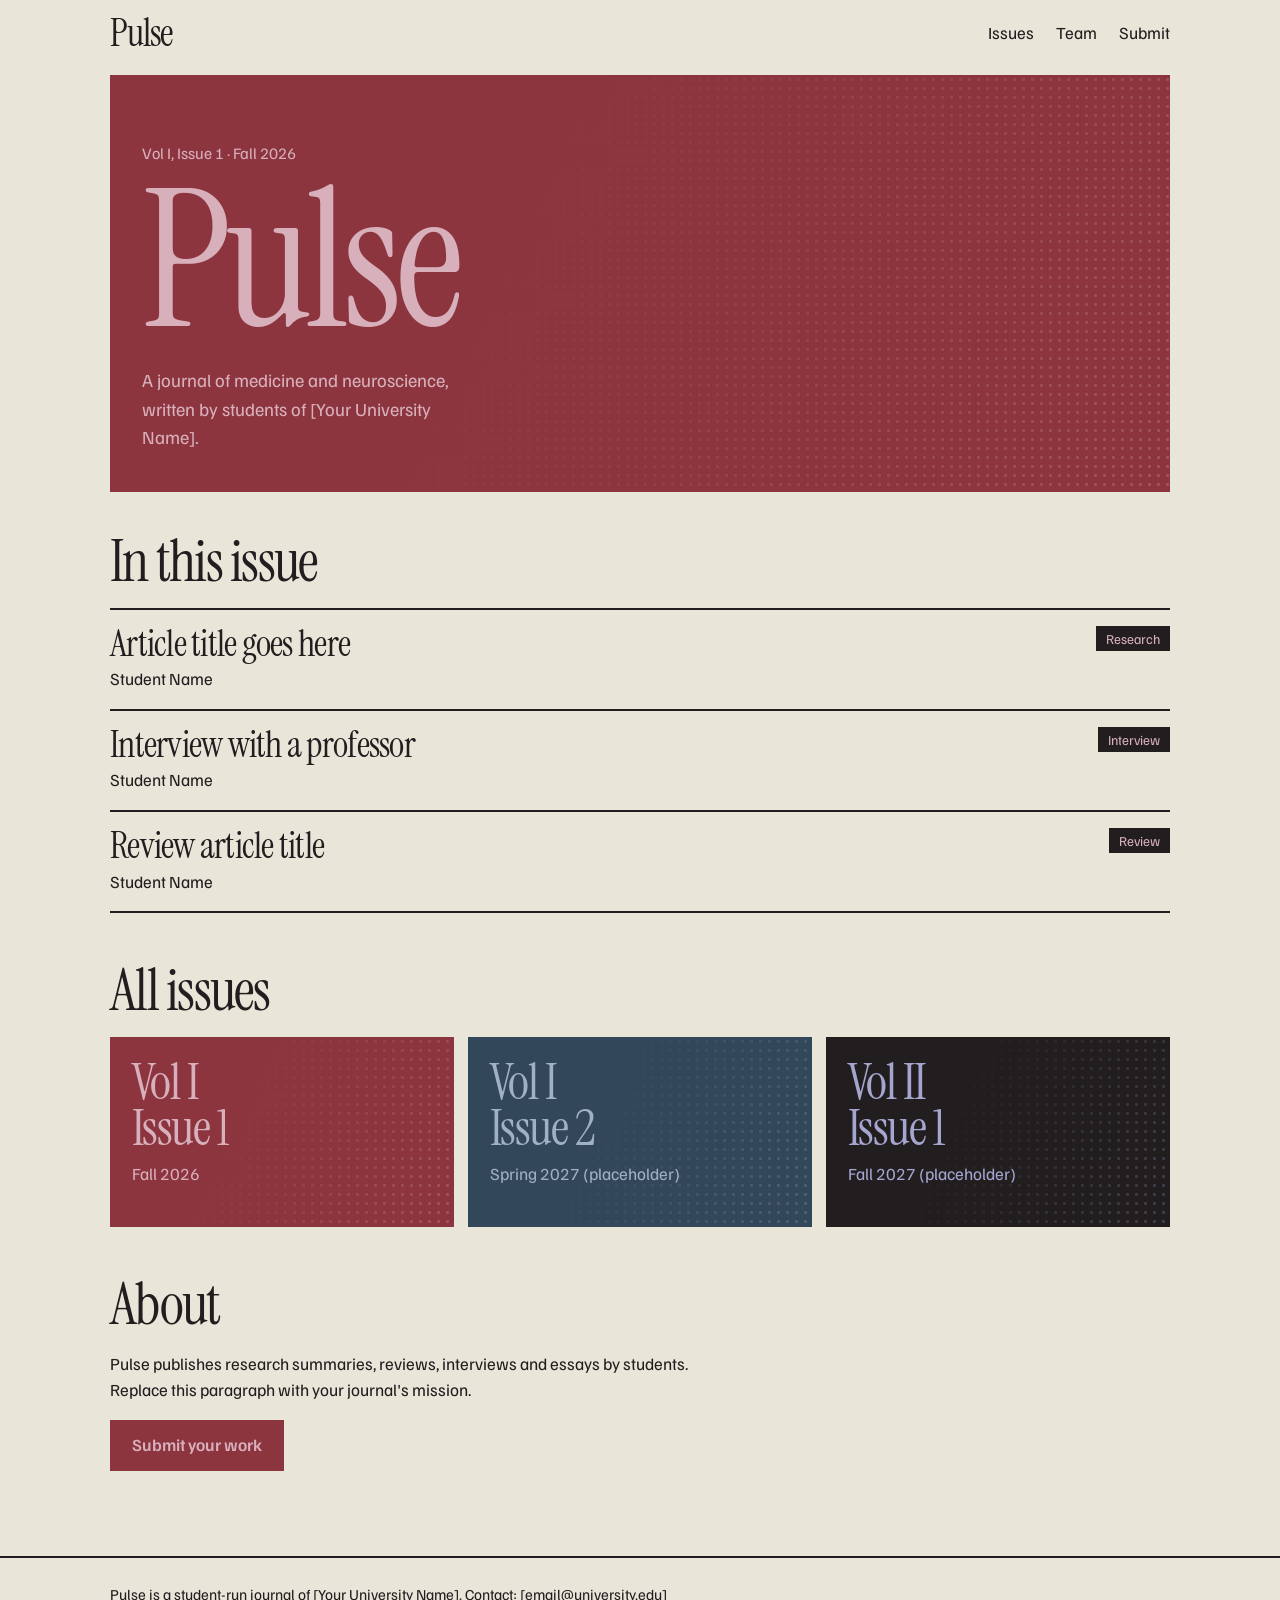
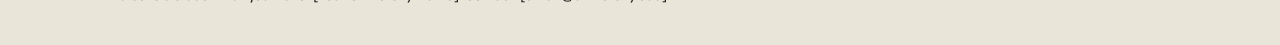
==== index.html @ 4c2fa57f "Add files via upload" ====
<!doctype html><html lang=en><head><meta charset="utf-8"><meta name="viewport" content="width=device-width,initial-scale=1"><link rel="preconnect" href="https://fonts.googleapis.com"><link rel="preconnect" href="https://fonts.gstatic.com" crossorigin><link href="https://fonts.googleapis.com/css2?family=Familjen+Grotesk:wght@400;600&family=Instrument+Serif&display=swap" rel="stylesheet"><title>Pulse – Student Medical Journal</title><link rel=stylesheet href=style.css></head><body>
<header><div class="wrap"><a class="mark" href="index.html">Pulse</a><nav><a href="index.html#issues">Issues</a><a href="team.html">Team</a><a href="submit.html">Submit</a></nav></div></header><main class="wrap">
<div class="cover duo wine"><p class="vol">Vol I, Issue 1 · Fall 2026</p><h1>Pulse</h1><p>A journal of medicine and neuroscience, written by students of [Your University Name].</p></div>
<section><h2>In this issue</h2><ul class="toc">
<li><a href="articles/example-article-1.pdf">Article title goes here</a><span class="tag">Research</span><span class="by">Student Name</span></li>
<li><a href="articles/example-article-2.pdf">Interview with a professor</a><span class="tag">Interview</span><span class="by">Student Name</span></li>
<li><a href="articles/example-article-3.pdf">Review article title</a><span class="tag">Review</span><span class="by">Student Name</span></li>
</ul></section>
<section id="issues"><h2>All issues</h2><div class="grid">
<a class="tile duo wine" href="issues/vol-1-issue-1.html"><h3>Vol I<br>Issue 1</h3><span>Fall 2026</span></a>
<a class="tile duo navy" href="issues/vol-1-issue-1.html"><h3>Vol I<br>Issue 2</h3><span>Spring 2027 (placeholder)</span></a>
<a class="tile duo ink" href="issues/vol-1-issue-1.html"><h3>Vol II<br>Issue 1</h3><span>Fall 2027 (placeholder)</span></a>
</div></section>
<section><h2>About</h2><div class="text"><p>Pulse publishes research summaries, reviews, interviews and essays by students. Replace this paragraph with your journal's mission.</p><p><a class="btn" href="submit.html">Submit your work</a></p></div></section>
</main><footer><div class="wrap">Pulse is a student-run journal of [Your University Name]. Contact: [email@university.edu]</div></footer></body></html>
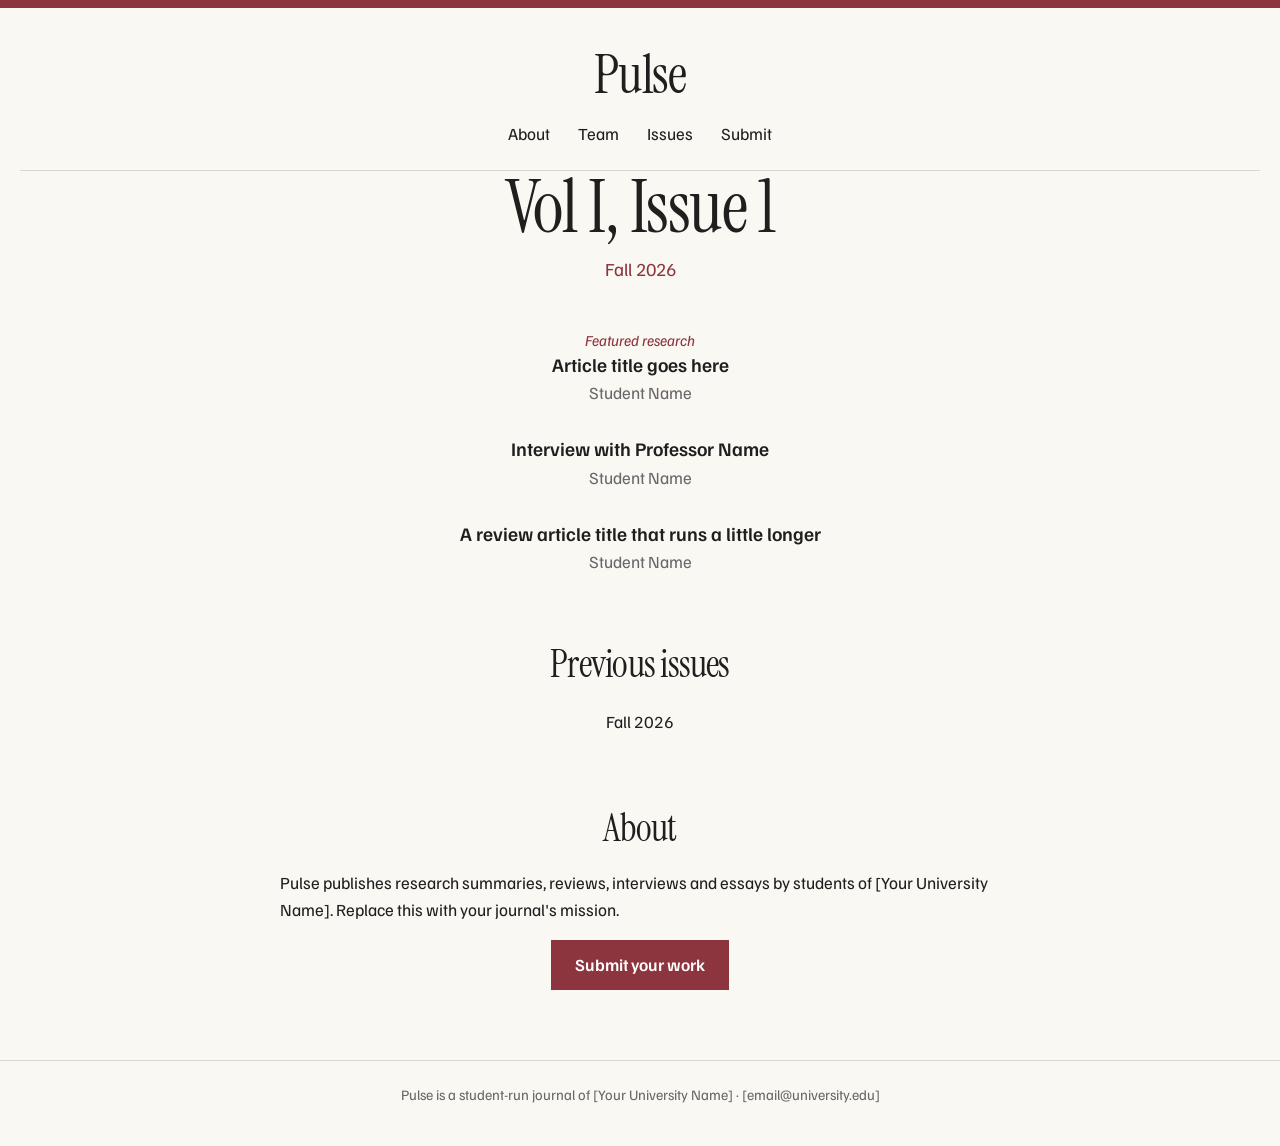
==== commit 09e85046: "Add files via upload" ====
--- a/index.html
+++ b/index.html
@@ -1,15 +1,7 @@
 <!doctype html><html lang=en><head><meta charset="utf-8"><meta name="viewport" content="width=device-width,initial-scale=1"><link rel="preconnect" href="https://fonts.googleapis.com"><link rel="preconnect" href="https://fonts.gstatic.com" crossorigin><link href="https://fonts.googleapis.com/css2?family=Familjen+Grotesk:wght@400;600&family=Instrument+Serif&display=swap" rel="stylesheet"><title>Pulse – Student Medical Journal</title><link rel=stylesheet href=style.css></head><body>
-<header><div class="wrap"><a class="mark" href="index.html">Pulse</a><nav><a href="index.html#issues">Issues</a><a href="team.html">Team</a><a href="submit.html">Submit</a></nav></div></header><main class="wrap">
-<div class="cover duo wine"><p class="vol">Vol I, Issue 1 · Fall 2026</p><h1>Pulse</h1><p>A journal of medicine and neuroscience, written by students of [Your University Name].</p></div>
-<section><h2>In this issue</h2><ul class="toc">
-<li><a href="articles/example-article-1.pdf">Article title goes here</a><span class="tag">Research</span><span class="by">Student Name</span></li>
-<li><a href="articles/example-article-2.pdf">Interview with a professor</a><span class="tag">Interview</span><span class="by">Student Name</span></li>
-<li><a href="articles/example-article-3.pdf">Review article title</a><span class="tag">Review</span><span class="by">Student Name</span></li>
-</ul></section>
-<section id="issues"><h2>All issues</h2><div class="grid">
-<a class="tile duo wine" href="issues/vol-1-issue-1.html"><h3>Vol I<br>Issue 1</h3><span>Fall 2026</span></a>
-<a class="tile duo navy" href="issues/vol-1-issue-1.html"><h3>Vol I<br>Issue 2</h3><span>Spring 2027 (placeholder)</span></a>
-<a class="tile duo ink" href="issues/vol-1-issue-1.html"><h3>Vol II<br>Issue 1</h3><span>Fall 2027 (placeholder)</span></a>
-</div></section>
-<section><h2>About</h2><div class="text"><p>Pulse publishes research summaries, reviews, interviews and essays by students. Replace this paragraph with your journal's mission.</p><p><a class="btn" href="submit.html">Submit your work</a></p></div></section>
-</main><footer><div class="wrap">Pulse is a student-run journal of [Your University Name]. Contact: [email@university.edu]</div></footer></body></html>
+<header><a class="mark" href="index.html">Pulse</a><nav><a href="index.html#about">About</a><a href="team.html">Team</a><span class="dd"><a href="index.html#issues">Issues</a><ul><li><a href="issues/vol-1-issue-1.html">Fall 2026</a></li></ul></span><a href="submit.html">Submit</a></nav></header><main class="wrap"><div class="issue"><h1>Vol I, Issue 1</h1><p>Fall 2026</p><div class="entry"><span class="tag">Featured research</span><a href="articles/example-article-1.pdf">Article title goes here</a><div class="by">Student Name</div></div>
+<div class="entry"><a href="articles/example-article-2.pdf">Interview with Professor Name</a><div class="by">Student Name</div></div>
+<div class="entry"><a href="articles/example-article-3.pdf">A review article title that runs a little longer</a><div class="by">Student Name</div></div></div>
+<h2 id="issues">Previous issues</h2><div class="past"><a href="issues/vol-1-issue-1.html">Fall 2026</a></div>
+<h2 id="about">About</h2><div class="text"><p>Pulse publishes research summaries, reviews, interviews and essays by students of [Your University Name]. Replace this with your journal's mission.</p><p style="text-align:center"><a class="btn" href="submit.html">Submit your work</a></p></div>
+</main><footer>Pulse is a student-run journal of [Your University Name] · [email@university.edu]</footer></body></html>
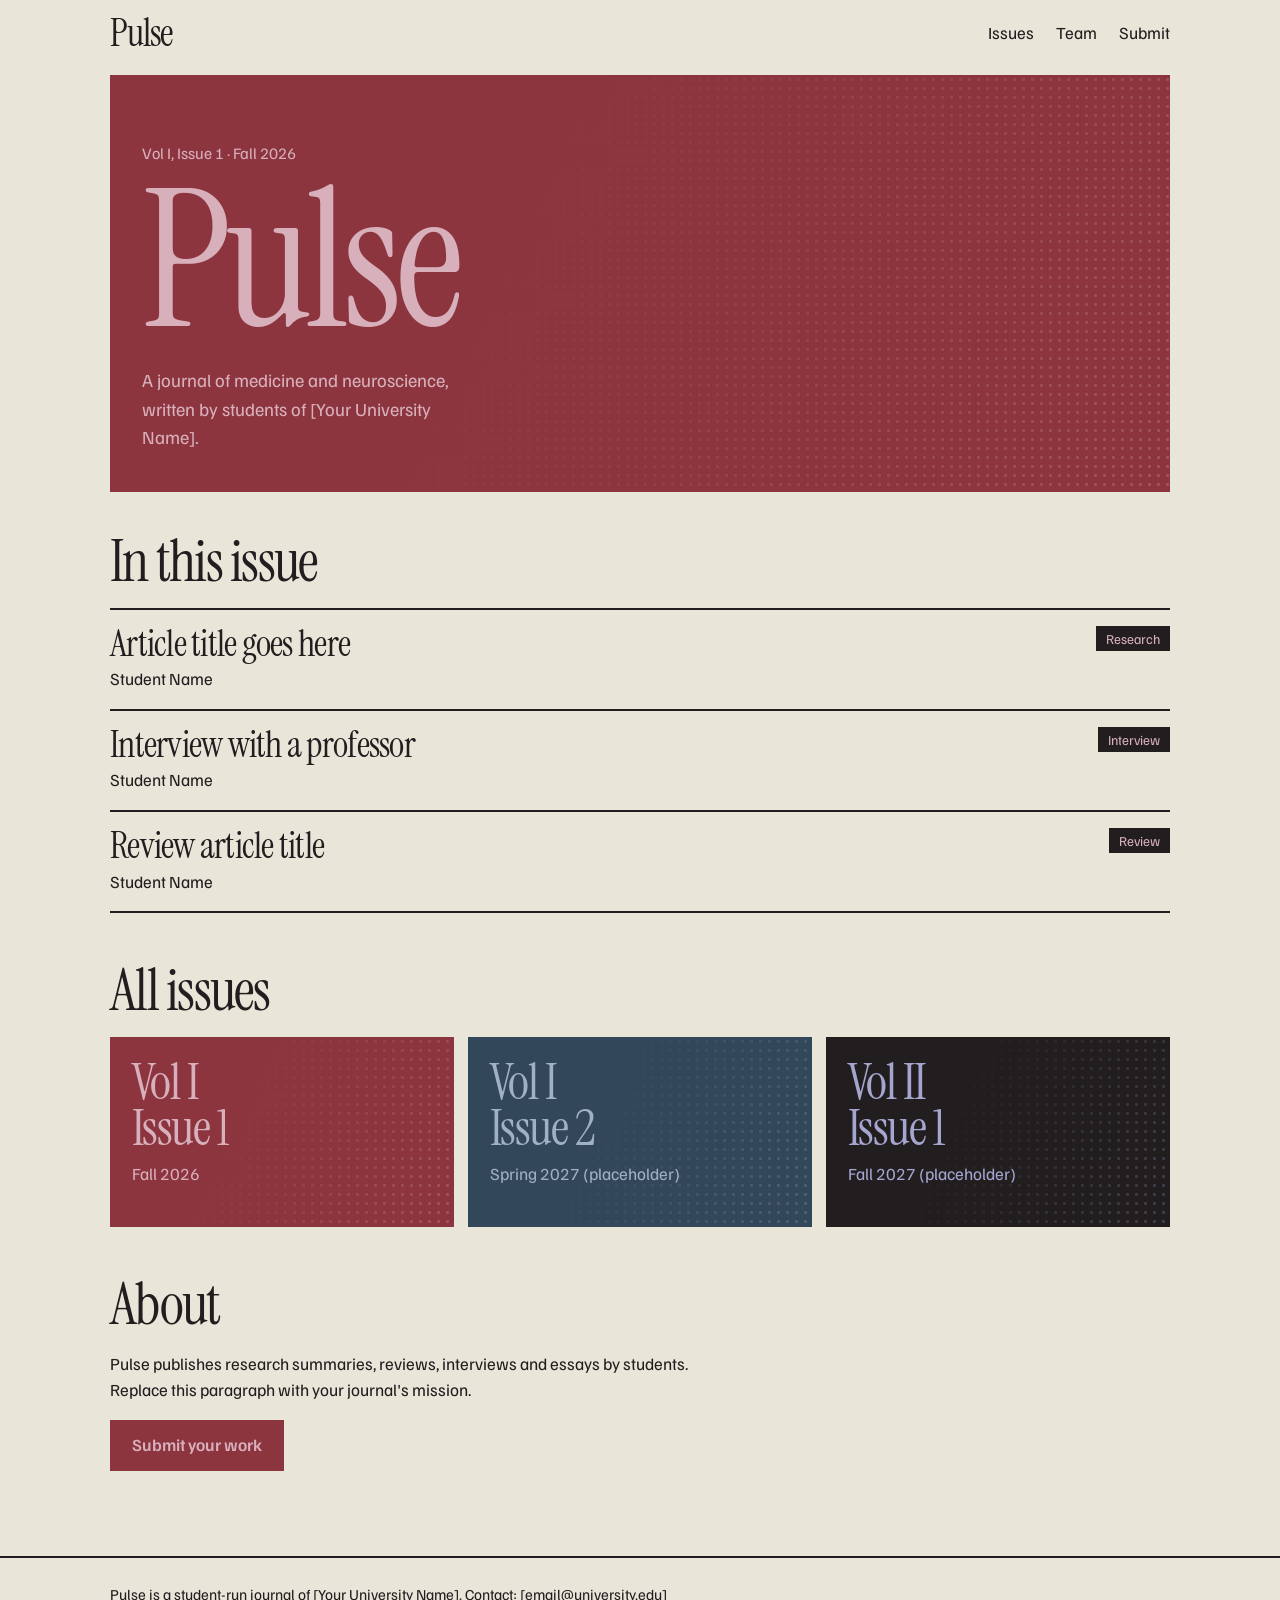
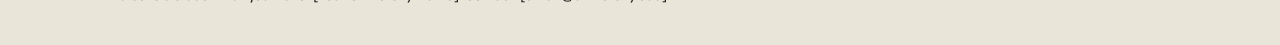
==== commit 5efedbee: "Add files via upload" ====
--- a/index.html
+++ b/index.html
@@ -1,7 +1,15 @@
 <!doctype html><html lang=en><head><meta charset="utf-8"><meta name="viewport" content="width=device-width,initial-scale=1"><link rel="preconnect" href="https://fonts.googleapis.com"><link rel="preconnect" href="https://fonts.gstatic.com" crossorigin><link href="https://fonts.googleapis.com/css2?family=Familjen+Grotesk:wght@400;600&family=Instrument+Serif&display=swap" rel="stylesheet"><title>Pulse – Student Medical Journal</title><link rel=stylesheet href=style.css></head><body>
-<header><a class="mark" href="index.html">Pulse</a><nav><a href="index.html#about">About</a><a href="team.html">Team</a><span class="dd"><a href="index.html#issues">Issues</a><ul><li><a href="issues/vol-1-issue-1.html">Fall 2026</a></li></ul></span><a href="submit.html">Submit</a></nav></header><main class="wrap"><div class="issue"><h1>Vol I, Issue 1</h1><p>Fall 2026</p><div class="entry"><span class="tag">Featured research</span><a href="articles/example-article-1.pdf">Article title goes here</a><div class="by">Student Name</div></div>
-<div class="entry"><a href="articles/example-article-2.pdf">Interview with Professor Name</a><div class="by">Student Name</div></div>
-<div class="entry"><a href="articles/example-article-3.pdf">A review article title that runs a little longer</a><div class="by">Student Name</div></div></div>
-<h2 id="issues">Previous issues</h2><div class="past"><a href="issues/vol-1-issue-1.html">Fall 2026</a></div>
-<h2 id="about">About</h2><div class="text"><p>Pulse publishes research summaries, reviews, interviews and essays by students of [Your University Name]. Replace this with your journal's mission.</p><p style="text-align:center"><a class="btn" href="submit.html">Submit your work</a></p></div>
-</main><footer>Pulse is a student-run journal of [Your University Name] · [email@university.edu]</footer></body></html>
+<header><div class="wrap"><a class="mark" href="index.html">Pulse</a><nav><a href="index.html#issues">Issues</a><a href="team.html">Team</a><a href="submit.html">Submit</a></nav></div></header><main class="wrap">
+<div class="cover duo wine"><p class="vol">Vol I, Issue 1 · Fall 2026</p><h1>Pulse</h1><p>A journal of medicine and neuroscience, written by students of [Your University Name].</p></div>
+<section><h2>In this issue</h2><ul class="toc">
+<li><a href="articles/example-article-1.pdf">Article title goes here</a><span class="tag">Research</span><span class="by">Student Name</span></li>
+<li><a href="articles/example-article-2.pdf">Interview with a professor</a><span class="tag">Interview</span><span class="by">Student Name</span></li>
+<li><a href="articles/example-article-3.pdf">Review article title</a><span class="tag">Review</span><span class="by">Student Name</span></li>
+</ul></section>
+<section id="issues"><h2>All issues</h2><div class="grid">
+<a class="tile duo wine" href="issues/vol-1-issue-1.html"><h3>Vol I<br>Issue 1</h3><span>Fall 2026</span></a>
+<a class="tile duo navy" href="issues/vol-1-issue-1.html"><h3>Vol I<br>Issue 2</h3><span>Spring 2027 (placeholder)</span></a>
+<a class="tile duo ink" href="issues/vol-1-issue-1.html"><h3>Vol II<br>Issue 1</h3><span>Fall 2027 (placeholder)</span></a>
+</div></section>
+<section><h2>About</h2><div class="text"><p>Pulse publishes research summaries, reviews, interviews and essays by students. Replace this paragraph with your journal's mission.</p><p><a class="btn" href="submit.html">Submit your work</a></p></div></section>
+</main><footer><div class="wrap">Pulse is a student-run journal of [Your University Name]. Contact: [email@university.edu]</div></footer></body></html>
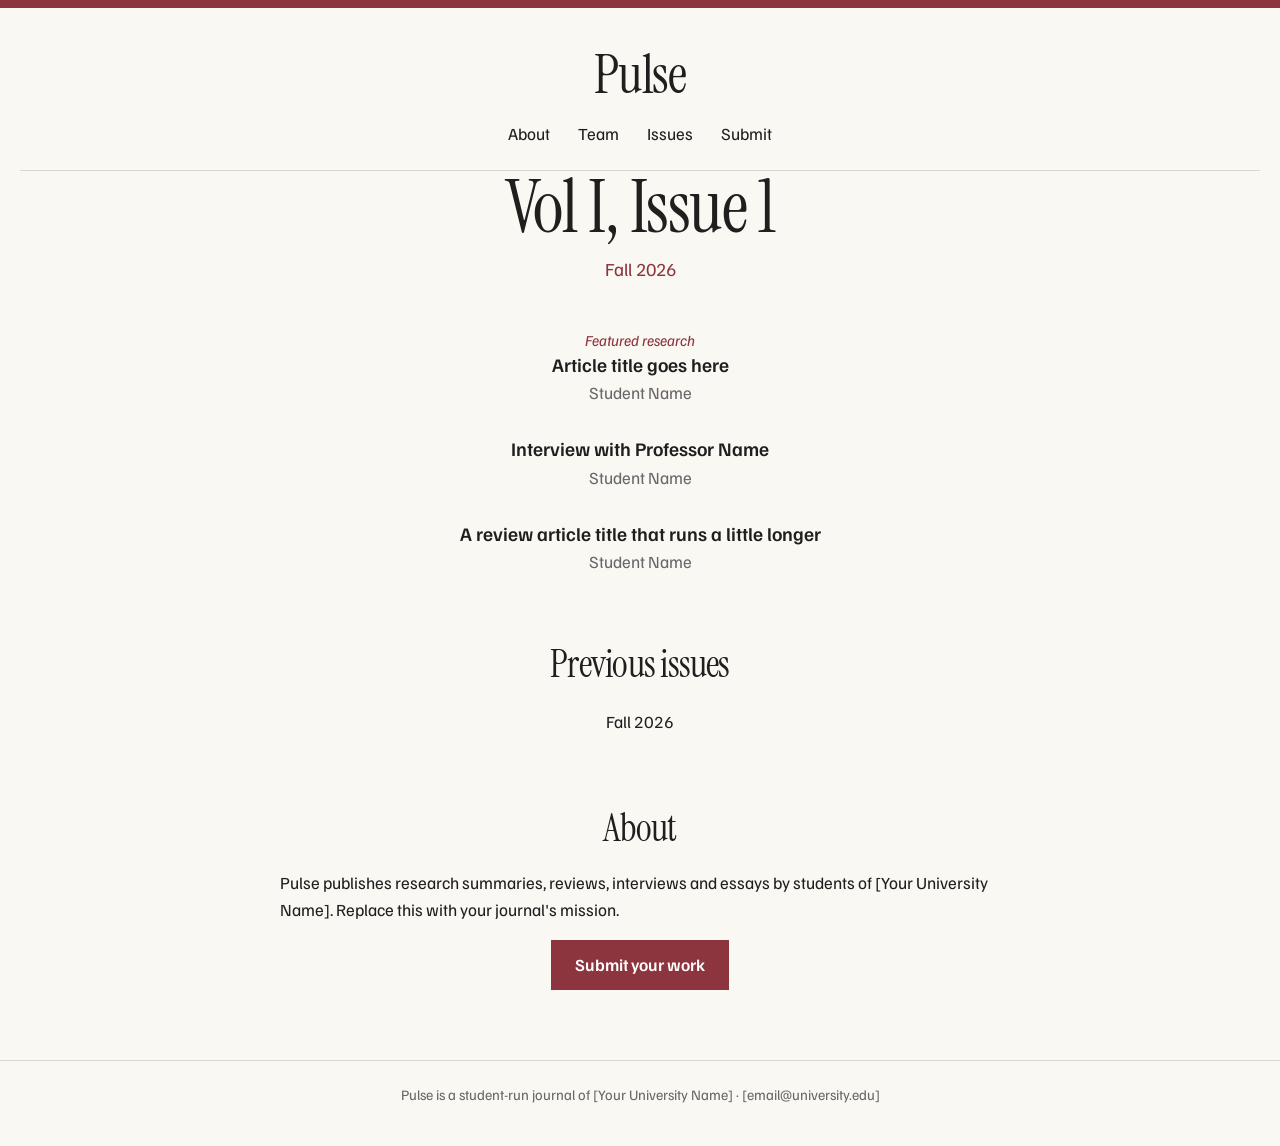
==== commit 230d92ee: "Add files via upload" ====
--- a/index.html
+++ b/index.html
@@ -1,15 +1,39 @@
-<!doctype html><html lang=en><head><meta charset="utf-8"><meta name="viewport" content="width=device-width,initial-scale=1"><link rel="preconnect" href="https://fonts.googleapis.com"><link rel="preconnect" href="https://fonts.gstatic.com" crossorigin><link href="https://fonts.googleapis.com/css2?family=Familjen+Grotesk:wght@400;600&family=Instrument+Serif&display=swap" rel="stylesheet"><title>Pulse – Student Medical Journal</title><link rel=stylesheet href=style.css></head><body>
-<header><div class="wrap"><a class="mark" href="index.html">Pulse</a><nav><a href="index.html#issues">Issues</a><a href="team.html">Team</a><a href="submit.html">Submit</a></nav></div></header><main class="wrap">
-<div class="cover duo wine"><p class="vol">Vol I, Issue 1 · Fall 2026</p><h1>Pulse</h1><p>A journal of medicine and neuroscience, written by students of [Your University Name].</p></div>
-<section><h2>In this issue</h2><ul class="toc">
-<li><a href="articles/example-article-1.pdf">Article title goes here</a><span class="tag">Research</span><span class="by">Student Name</span></li>
-<li><a href="articles/example-article-2.pdf">Interview with a professor</a><span class="tag">Interview</span><span class="by">Student Name</span></li>
-<li><a href="articles/example-article-3.pdf">Review article title</a><span class="tag">Review</span><span class="by">Student Name</span></li>
-</ul></section>
-<section id="issues"><h2>All issues</h2><div class="grid">
-<a class="tile duo wine" href="issues/vol-1-issue-1.html"><h3>Vol I<br>Issue 1</h3><span>Fall 2026</span></a>
-<a class="tile duo navy" href="issues/vol-1-issue-1.html"><h3>Vol I<br>Issue 2</h3><span>Spring 2027 (placeholder)</span></a>
-<a class="tile duo ink" href="issues/vol-1-issue-1.html"><h3>Vol II<br>Issue 1</h3><span>Fall 2027 (placeholder)</span></a>
-</div></section>
-<section><h2>About</h2><div class="text"><p>Pulse publishes research summaries, reviews, interviews and essays by students. Replace this paragraph with your journal's mission.</p><p><a class="btn" href="submit.html">Submit your work</a></p></div></section>
-</main><footer><div class="wrap">Pulse is a student-run journal of [Your University Name]. Contact: [email@university.edu]</div></footer></body></html>
+<!doctype html><html lang=en><head><meta charset="utf-8"><meta name="viewport" content="width=device-width,initial-scale=1"><link rel="preconnect" href="https://fonts.googleapis.com"><link rel="preconnect" href="https://fonts.gstatic.com" crossorigin><link href="https://fonts.googleapis.com/css2?family=Familjen+Grotesk:wght@400;600&family=Instrument+Serif&display=swap" rel="stylesheet"><title>Pulse – Student Medical Journal</title><style>:root{--bg:#FAF8F3;--ink:#221E20;--muted:#6b6468;--wine:#8C353F;--pink:#D8B0BC;--blue:#9FB2C3;--navy:#33475A}
+*{box-sizing:border-box;margin:0}
+body{background:var(--bg);color:var(--ink);font:17px/1.6 "Familjen Grotesk",system-ui,sans-serif;text-align:center}
+a{color:inherit;text-decoration:none}
+a:focus-visible{outline:3px solid var(--wine);outline-offset:3px}
+h1,h2,.mark{font-family:"Instrument Serif",Georgia,serif;font-weight:400;letter-spacing:-.02em;line-height:1}
+.wrap{max-width:760px;margin:0 auto;padding:0 20px}
+header{padding:40px 20px 0;border-top:8px solid var(--wine)}
+.mark{display:inline-block;font-size:3.4rem}
+nav{margin:14px 0 0;padding-bottom:18px;border-bottom:1px solid #ddd6cc}
+nav>a,.dd>a{display:inline-block;margin:0 14px;padding:4px 0}
+nav a:hover,nav a[aria-current]{color:var(--wine)}
+.dd{position:relative;display:inline-block}
+.dd ul{display:none;position:absolute;top:100%;left:50%;transform:translateX(-50%);z-index:5;list-style:none;padding:10px 20px;background:var(--bg);border:1px solid #ddd6cc;white-space:nowrap}
+.dd:hover ul,.dd:focus-within ul{display:block}
+.dd li a{display:block;padding:4px 0}
+main{padding:56px 0 20px}
+.issue h1{font-size:clamp(2.8rem,9vw,4.6rem)}
+.issue p{margin:10px 0 44px;color:var(--wine);font-size:1.15rem}
+.entry{margin-bottom:30px}
+.entry a{font-weight:600;font-size:1.2rem;line-height:1.3;display:inline-block;max-width:34em}
+.entry a:hover{color:var(--wine)}
+.entry .by{color:var(--muted)}
+.entry .tag{display:block;color:var(--wine);font-style:italic;font-size:.95rem}
+h2{font-size:2.4rem;margin:70px 0 22px}
+.past a{display:block;padding:3px 0}
+.past a:hover{color:var(--wine)}
+.text{text-align:left}
+.text p{margin-bottom:1em}
+.btn{display:inline-block;padding:11px 24px;background:var(--wine);color:#fff;font-weight:600}
+.btn:hover{background:var(--navy)}
+footer{margin-top:70px;padding:22px 20px 40px;border-top:1px solid #ddd6cc;font-size:.9rem;color:var(--muted)}
+</style></head><body>
+<header><a class="mark" href="index.html">Pulse</a><nav><a href="index.html#about">About</a><a href="team.html">Team</a><span class="dd"><a href="index.html#issues">Issues</a><ul><li><a href="issues/vol-1-issue-1.html">Fall 2026</a></li></ul></span><a href="submit.html">Submit</a></nav></header><main class="wrap"><div class="issue"><h1>Vol I, Issue 1</h1><p>Fall 2026</p><div class="entry"><span class="tag">Featured research</span><a href="articles/example-article-1.html">Article title goes here</a><div class="by">Student Name</div></div>
+<div class="entry"><a href="articles/example-article-2.html">Interview with Professor Name</a><div class="by">Student Name</div></div>
+<div class="entry"><a href="articles/example-article-3.html">A review article title that runs a little longer</a><div class="by">Student Name</div></div></div>
+<h2 id="issues">Previous issues</h2><div class="past"><a href="issues/vol-1-issue-1.html">Fall 2026</a></div>
+<h2 id="about">About</h2><div class="text"><p>Pulse publishes research summaries, reviews, interviews and essays by students of [Your University Name]. Replace this with your journal's mission.</p><p style="text-align:center"><a class="btn" href="submit.html">Submit your work</a></p></div>
+</main><footer>Pulse is a student-run journal of [Your University Name] · [email@university.edu]</footer></body></html>
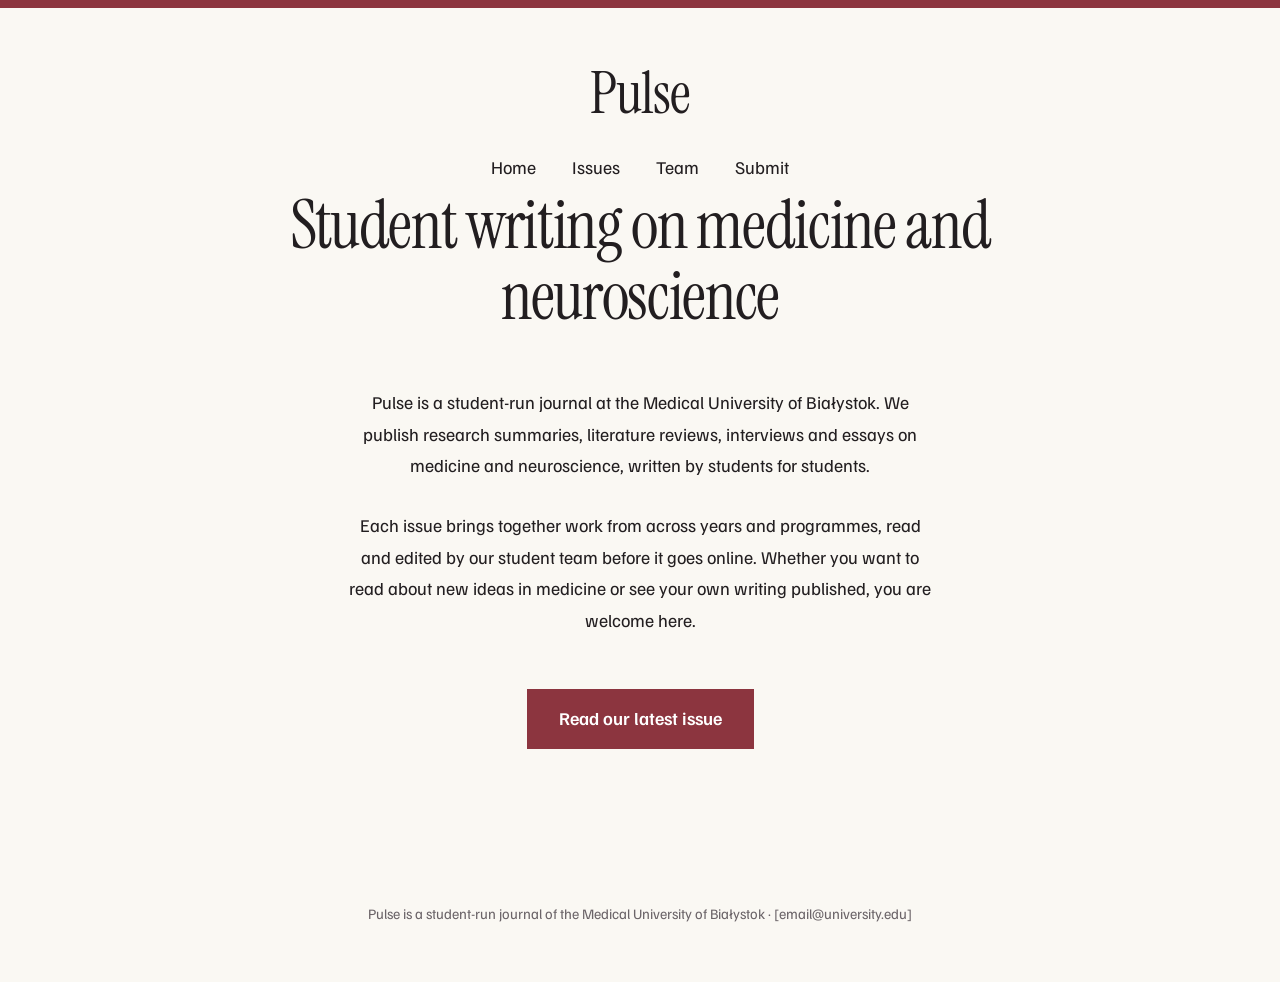
==== commit 464f6821: "Add files via upload" ====
--- a/index.html
+++ b/index.html
@@ -1,39 +1,35 @@
-<!doctype html><html lang=en><head><meta charset="utf-8"><meta name="viewport" content="width=device-width,initial-scale=1"><link rel="preconnect" href="https://fonts.googleapis.com"><link rel="preconnect" href="https://fonts.gstatic.com" crossorigin><link href="https://fonts.googleapis.com/css2?family=Familjen+Grotesk:wght@400;600&family=Instrument+Serif&display=swap" rel="stylesheet"><title>Pulse – Student Medical Journal</title><style>:root{--bg:#FAF8F3;--ink:#221E20;--muted:#6b6468;--wine:#8C353F;--pink:#D8B0BC;--blue:#9FB2C3;--navy:#33475A}
+<!doctype html><html lang="en"><head><meta charset="utf-8"><meta name="viewport" content="width=device-width,initial-scale=1"><link rel="preconnect" href="https://fonts.googleapis.com"><link rel="preconnect" href="https://fonts.gstatic.com" crossorigin><link href="https://fonts.googleapis.com/css2?family=Familjen+Grotesk:wght@400;600&family=Instrument+Serif&display=swap" rel="stylesheet"><title>Pulse – Student Medical Journal</title><style>:root{--bg:#FAF8F3;--ink:#221E20;--muted:#6b6468;--wine:#8C353F;--pink:#D8B0BC;--navy:#33475A}
 *{box-sizing:border-box;margin:0}
-body{background:var(--bg);color:var(--ink);font:17px/1.6 "Familjen Grotesk",system-ui,sans-serif;text-align:center}
+body{background:var(--bg);color:var(--ink);font:18px/1.75 "Familjen Grotesk",system-ui,sans-serif;text-align:center}
 a{color:inherit;text-decoration:none}
 a:focus-visible{outline:3px solid var(--wine);outline-offset:3px}
-h1,h2,.mark{font-family:"Instrument Serif",Georgia,serif;font-weight:400;letter-spacing:-.02em;line-height:1}
-.wrap{max-width:760px;margin:0 auto;padding:0 20px}
-header{padding:40px 20px 0;border-top:8px solid var(--wine)}
-.mark{display:inline-block;font-size:3.4rem}
-nav{margin:14px 0 0;padding-bottom:18px;border-bottom:1px solid #ddd6cc}
-nav>a,.dd>a{display:inline-block;margin:0 14px;padding:4px 0}
-nav a:hover,nav a[aria-current]{color:var(--wine)}
+h1,h2,h3,.mark{font-family:"Instrument Serif",Georgia,serif;font-weight:400;letter-spacing:-.02em;line-height:1.05}
+.wrap{max-width:780px;margin:0 auto;padding:0 24px}
+header{padding:56px 24px 0;border-top:8px solid var(--wine)}
+.mark{display:inline-block;font-size:3.6rem}
+nav{margin-top:22px}
+nav>a,.dd>a{display:inline-block;margin:0 18px;padding:6px 0}
+nav a:hover{color:var(--wine)}
 .dd{position:relative;display:inline-block}
-.dd ul{display:none;position:absolute;top:100%;left:50%;transform:translateX(-50%);z-index:5;list-style:none;padding:10px 20px;background:var(--bg);border:1px solid #ddd6cc;white-space:nowrap}
+.dd ul{display:none;position:absolute;top:100%;left:50%;transform:translateX(-50%);z-index:5;list-style:none;padding:12px 24px;background:var(--bg);border:1px solid #ddd6cc;white-space:nowrap}
 .dd:hover ul,.dd:focus-within ul{display:block}
-.dd li a{display:block;padding:4px 0}
-main{padding:56px 0 20px}
-.issue h1{font-size:clamp(2.8rem,9vw,4.6rem)}
-.issue p{margin:10px 0 44px;color:var(--wine);font-size:1.15rem}
-.entry{margin-bottom:30px}
-.entry a{font-weight:600;font-size:1.2rem;line-height:1.3;display:inline-block;max-width:34em}
+.dd li a{display:block;padding:5px 0}
+main{padding:90px 0 20px}
+.hero h1{font-size:clamp(2.6rem,7vw,4.2rem);max-width:13em;margin:0 auto 56px}
+.lead{max-width:33em;margin:0 auto}
+.lead p{margin-bottom:1.6em}
+.issue h1{font-size:clamp(2.8rem,9vw,4.8rem)}
+.issue p{margin:16px 0 72px;color:var(--wine);font-size:1.2rem}
+.entry{margin-bottom:48px}
+.entry a{font-weight:600;font-size:1.25rem;line-height:1.4;display:inline-block;max-width:32em}
 .entry a:hover{color:var(--wine)}
-.entry .by{color:var(--muted)}
-.entry .tag{display:block;color:var(--wine);font-style:italic;font-size:.95rem}
-h2{font-size:2.4rem;margin:70px 0 22px}
-.past a{display:block;padding:3px 0}
-.past a:hover{color:var(--wine)}
+.entry .by{color:var(--muted);margin-top:4px}
+.entry .tag{display:block;color:var(--wine);font-style:italic;font-size:.95rem;margin-bottom:4px}
 .text{text-align:left}
-.text p{margin-bottom:1em}
-.btn{display:inline-block;padding:11px 24px;background:var(--wine);color:#fff;font-weight:600}
+.text p{margin-bottom:1.5em}
+.btn{display:inline-block;margin-top:24px;padding:14px 32px;background:var(--wine);color:#fff;font-weight:600}
 .btn:hover{background:var(--navy)}
-footer{margin-top:70px;padding:22px 20px 40px;border-top:1px solid #ddd6cc;font-size:.9rem;color:var(--muted)}
-</style></head><body>
-<header><a class="mark" href="index.html">Pulse</a><nav><a href="index.html#about">About</a><a href="team.html">Team</a><span class="dd"><a href="index.html#issues">Issues</a><ul><li><a href="issues/vol-1-issue-1.html">Fall 2026</a></li></ul></span><a href="submit.html">Submit</a></nav></header><main class="wrap"><div class="issue"><h1>Vol I, Issue 1</h1><p>Fall 2026</p><div class="entry"><span class="tag">Featured research</span><a href="articles/example-article-1.html">Article title goes here</a><div class="by">Student Name</div></div>
-<div class="entry"><a href="articles/example-article-2.html">Interview with Professor Name</a><div class="by">Student Name</div></div>
-<div class="entry"><a href="articles/example-article-3.html">A review article title that runs a little longer</a><div class="by">Student Name</div></div></div>
-<h2 id="issues">Previous issues</h2><div class="past"><a href="issues/vol-1-issue-1.html">Fall 2026</a></div>
-<h2 id="about">About</h2><div class="text"><p>Pulse publishes research summaries, reviews, interviews and essays by students of [Your University Name]. Replace this with your journal's mission.</p><p style="text-align:center"><a class="btn" href="submit.html">Submit your work</a></p></div>
-</main><footer>Pulse is a student-run journal of [Your University Name] · [email@university.edu]</footer></body></html>
+footer{margin-top:120px;padding:32px 24px 56px;font-size:.9rem;color:var(--muted)}</style></head><body><header><a class="mark" href="index.html">Pulse</a><nav><a href="index.html">Home</a><span class="dd"><a href="issues.html">Issues</a><ul><li><a href="issues/vol-1-issue-1.html">Vol I, Issue 1</a></li></ul></span><a href="team.html">Team</a><a href="submit.html">Submit</a></nav></header><main class="wrap"><div class="hero"><h1>Student writing on medicine and neuroscience</h1></div><div class="lead">
+<p>Pulse is a student-run journal at the Medical University of Białystok. We publish research summaries, literature reviews, interviews and essays on medicine and neuroscience, written by students for students.</p>
+<p>Each issue brings together work from across years and programmes, read and edited by our student team before it goes online. Whether you want to read about new ideas in medicine or see your own writing published, you are welcome here.</p>
+<a class="btn" href="issues/vol-1-issue-1.html">Read our latest issue</a></div></main><footer>Pulse is a student-run journal of the Medical University of Białystok · [email@university.edu]</footer></body></html>
